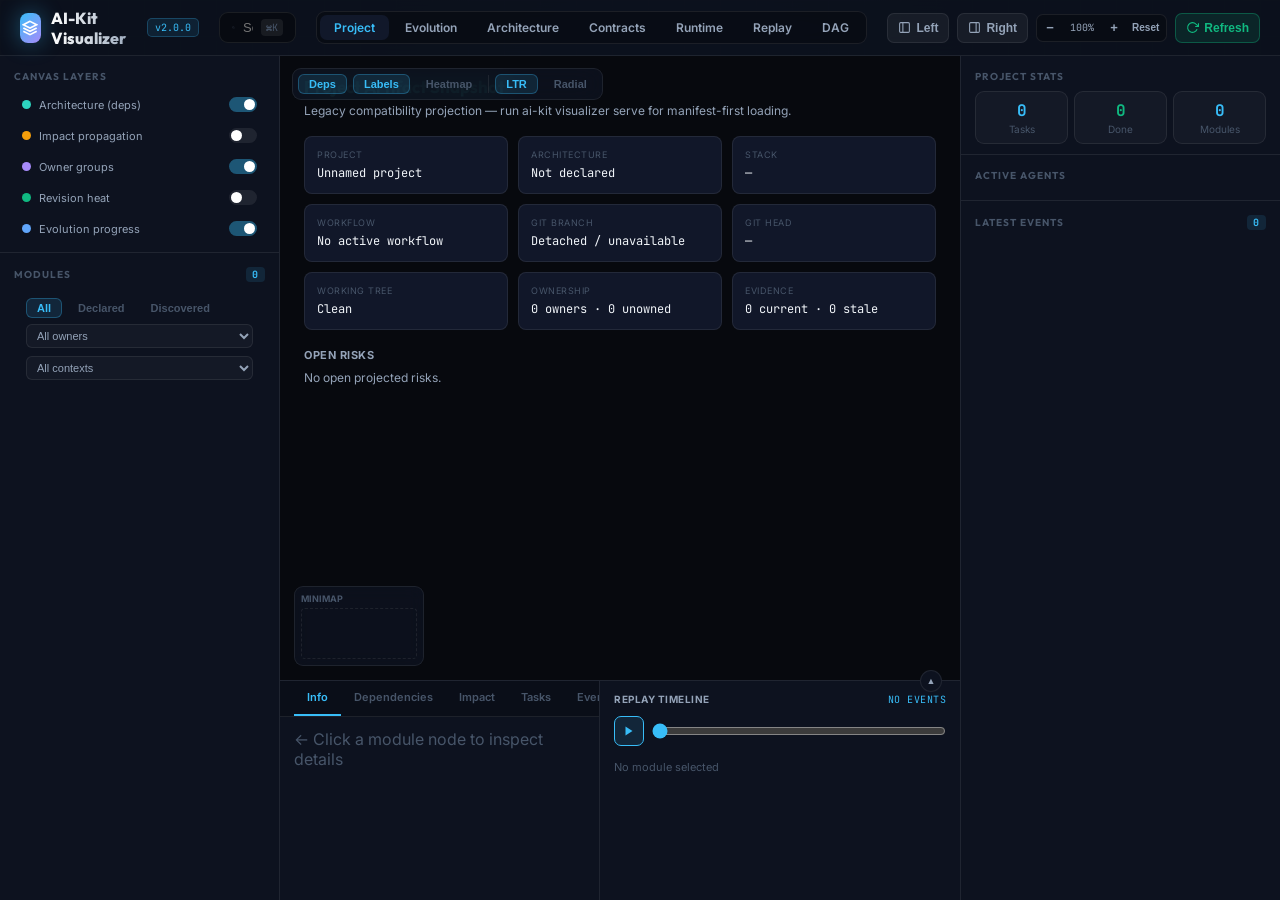
==== .visualizer/index.html @ e9dab8a9 "feat: render canonical project artifacts in visualizer" ====
<!DOCTYPE html>
<html lang="vi">
<head>
  <meta charset="UTF-8">
  <meta name="viewport" content="width=device-width, initial-scale=1.0">
  <title>AI-Kit Visualizer — Live Dashboard</title>
  <link rel="preconnect" href="https://fonts.googleapis.com">
  <link rel="preconnect" href="https://fonts.gstatic.com" crossorigin>
  <link href="https://fonts.googleapis.com/css2?family=Inter:wght@300;400;500;600;700&family=Outfit:wght@500;600;700;800&family=JetBrains+Mono:wght@400;500;600&display=swap" rel="stylesheet">
  <link rel="stylesheet" href="style.css">
</head>
<body>

  <!-- ═══════════ HEADER ═══════════ -->
  <header>
    <div class="logo">
      <div class="logo-icon">
        <svg width="16" height="16" viewBox="0 0 24 24" fill="none" stroke="#fff" stroke-width="2.5">
          <polygon points="12 2 2 7 12 12 22 7 12 2"/>
          <polyline points="2 17 12 22 22 17"/>
          <polyline points="2 12 12 17 22 12"/>
        </svg>
      </div>
      <span class="logo-name">AI-Kit Visualizer</span>
      <span class="logo-ver">v2.0.0</span>
    </div>

    <div class="search-wrap">
      <svg width="13" height="13" viewBox="0 0 24 24" fill="none" stroke="#475569" stroke-width="2">
        <circle cx="11" cy="11" r="8"/><line x1="21" y1="21" x2="16.65" y2="16.65"/>
      </svg>
      <input id="searchInput" type="text" placeholder="Search modules, tasks, actors...">
      <span class="kbd">⌘K</span>
    </div>

    <nav class="view-tabs">
      <div class="view-tab active" data-view="project">Project</div>
      <div class="view-tab" data-view="evolution">Evolution</div>
      <div class="view-tab" data-view="architecture">Architecture</div>
      <div class="view-tab" data-view="contracts">Contracts</div>
      <div class="view-tab" data-view="runtime">Runtime</div>
      <div class="view-tab" data-view="replay">Replay</div>
      <div class="view-tab" data-view="dag">DAG</div>
    </nav>

    <div class="hdr-right">
      <button class="hdr-btn" id="btnToggleLeft" title="Toggle left panel">
        <svg width="13" height="13" viewBox="0 0 24 24" fill="none" stroke="currentColor" stroke-width="2"><rect x="3" y="3" width="18" height="18" rx="2"/><line x1="9" y1="3" x2="9" y2="21"/></svg>
        Left
      </button>
      <button class="hdr-btn" id="btnToggleRight" title="Toggle right panel">
        <svg width="13" height="13" viewBox="0 0 24 24" fill="none" stroke="currentColor" stroke-width="2"><rect x="3" y="3" width="18" height="18" rx="2"/><line x1="15" y1="3" x2="15" y2="21"/></svg>
        Right
      </button>
      <div class="zoom-group">
        <button class="zoom-btn" id="btnZoomOut">−</button>
        <span class="zoom-val" id="lblZoom">100%</span>
        <button class="zoom-btn" id="btnZoomIn">+</button>
        <button class="zoom-btn" style="font-size:10px; width:auto; padding:0 6px;" id="btnZoomReset">Reset</button>
      </div>
      <button class="hdr-btn btn-refresh" id="btnRefresh">
        <svg width="13" height="13" viewBox="0 0 24 24" fill="none" stroke="currentColor" stroke-width="2"><polyline points="23 4 23 10 17 10"/><path d="M20.49 15a9 9 0 1 1-2.12-9.36L23 10"/></svg>
        Refresh
      </button>
    </div>
  </header>

  <!-- ═══════════ BODY ═══════════ -->
  <div class="app-body">

    <!-- LEFT SIDEBAR -->
    <aside class="sidebar sidebar-left" id="sidebarLeft">
      <!-- Layer Toggles -->
      <div class="sb-section">
        <div class="sb-label">Canvas Layers</div>
        <div class="layer-list">
          <div class="layer-item">
            <div class="layer-dot" style="background:var(--teal)"></div>
            <span style="font-size:11px; color:var(--text-sub);">Architecture (deps)</span>
            <div class="layer-toggle on" data-layer="arch"></div>
          </div>
          <div class="layer-item">
            <div class="layer-dot" style="background:var(--amber)"></div>
            <span style="font-size:11px; color:var(--text-sub);">Impact propagation</span>
            <div class="layer-toggle" data-layer="impact"></div>
          </div>
          <div class="layer-item">
            <div class="layer-dot" style="background:var(--purple)"></div>
            <span style="font-size:11px; color:var(--text-sub);">Owner groups</span>
            <div class="layer-toggle on" data-layer="owner"></div>
          </div>
          <div class="layer-item">
            <div class="layer-dot" style="background:var(--green)"></div>
            <span style="font-size:11px; color:var(--text-sub);">Revision heat</span>
            <div class="layer-toggle" data-layer="rev"></div>
          </div>
          <div class="layer-item">
            <div class="layer-dot" style="background:var(--blue)"></div>
            <span style="font-size:11px; color:var(--text-sub);">Evolution progress</span>
            <div class="layer-toggle on" data-layer="evolution"></div>
          </div>
        </div>
      </div>

      <!-- Module tree -->
      <div class="sb-section" style="flex:1; overflow-y:auto; border-bottom:none;">
        <div class="sb-label">
          Modules
          <span class="sb-count" id="modCount">0</span>
        </div>
        <div class="mod-filter-bar" id="modFilterBar">
          <button class="chip on" data-src-filter="all">All</button>
          <button class="chip" data-src-filter="declared">Declared</button>
          <button class="chip" data-src-filter="discovered">Discovered</button>
        </div>
        <select id="ownerFilterSel" class="mod-filter-select"><option value="all">All owners</option></select>
        <select id="contextFilterSel" class="mod-filter-select"><option value="all">All contexts</option></select>
        <div class="mod-tree" id="modTree"></div>
      </div>
    </aside>

    <!-- ── CENTER ── -->
    <section class="center">
      <!-- Toolbar chips -->
      <div class="canvas-bar" id="canvasBar">
        <button class="chip on" data-chip="deps">Deps</button>
        <button class="chip on" data-chip="labels">Labels</button>
        <button class="chip" data-chip="heatmap">Heatmap</button>
        <div class="chip-sep"></div>
        <button class="chip on" data-chip="ltr">LTR</button>
        <button class="chip" data-chip="radial">Radial</button>
      </div>

      <!-- View panels (Evolution / Runtime / Replay) -->
      <div class="view-panel active" id="viewProject">
        <div class="view-h" style="color:var(--teal);">Project Artifact Snapshot</div>
        <div class="view-sub" id="artifactStatus">Loading canonical artifact bundle…</div>
        <div class="project-grid" id="projectOverview"></div>
        <div class="artifact-section">
          <div class="artifact-section-title">Open risks</div>
          <div id="projectRisks"></div>
        </div>
      </div>

      <div class="view-panel" id="viewEvolution">
        <div class="view-h" style="color:var(--cyan);">Task Evolution Board</div>
        <div class="view-sub">Trạng thái task từ board.json thực — AI-Kit v2 workflow engine.</div>
        <div class="evo-wrap" id="evoBoard"></div>
      </div>

      <div class="view-panel" id="viewContracts">
        <div class="view-h" style="color:var(--purple);">Contract Spine</div>
        <div class="view-sub">Contract versions and observed task relations from the canonical projection.</div>
        <div id="contractSummary" class="project-grid"></div>
        <div id="contractGraph" class="contract-graph" aria-label="Contract producer consumer verifier graph"></div>
        <table class="dt" id="contractTable">
          <thead><tr><th>Contract</th><th>Kind</th><th>Owner</th><th>Status</th><th>Represents</th><th>Task relations</th></tr></thead>
          <tbody id="contractBody"></tbody>
        </table>
      </div>

      <div class="view-panel" id="viewRuntime">
        <div class="view-h" style="color:var(--purple);">Multi-Agent Runtime</div>
        <div class="view-sub">Actors & hoạt động gần nhất từ events.json — không hardcode.</div>
        <table class="dt" id="runtimeTable">
          <thead>
            <tr>
              <th>Actor</th>
              <th>Last Action</th>
              <th>Task</th>
              <th>Timestamp</th>
              <th>Status</th>
            </tr>
          </thead>
          <tbody id="runtimeBody"></tbody>
        </table>
      </div>

      <div class="view-panel" id="viewReplay">
        <div class="view-h" style="color:var(--amber);">Event Replay Log</div>
        <div class="view-sub">Tua lại toàn bộ events.json — click event để replay tới điểm đó.</div>
        <table class="dt" id="replayTable">
          <thead>
            <tr><th>#</th><th>Timestamp</th><th>Actor</th><th>Action</th><th>Task</th><th>Detail</th></tr>
          </thead>
          <tbody id="replayBody"></tbody>
        </table>
      </div>

      <!-- DAG view: task-dependency graph from dag.json, deliberately kept
           as its own standalone page (not a layer on the Architecture
           canvas below, which graphs contexts/modules, not tasks) so each
           answers one question without the other's controls in the way. -->
      <div class="view-panel" id="viewDag" style="padding:0;">
        <iframe src="dag.html" title="Task dependency DAG"
                style="width:100%; height:100%; border:0; display:block;"></iframe>
      </div>

      <!-- CANVAS (Architecture view) -->
      <div class="canvas-wrap" id="canvasWrap">
        <svg class="arch-svg" id="archSvg"></svg>
        <div class="nodes-layer" id="nodesLayer"></div>

        <!-- Minimap -->
        <div class="minimap">
          <div class="minimap-lbl">Minimap</div>
          <div class="minimap-canvas" id="minimapCanvas">
            <div class="minimap-view" id="minimapView" style="top:5%;left:10%;width:65%;height:65%;"></div>
          </div>
        </div>
      </div>

      <!-- BOTTOM INSPECTOR -->
      <div class="inspector" id="inspector">
        <button class="insp-toggle" id="btnInspToggle">▲</button>
        <div class="insp-left">
          <div class="insp-tabs" id="inspTabs">
            <div class="insp-tab active" data-itab="info">Info</div>
            <div class="insp-tab" data-itab="deps">Dependencies</div>
            <div class="insp-tab" data-itab="impact">Impact</div>
            <div class="insp-tab" data-itab="tasks">Tasks</div>
            <div class="insp-tab" data-itab="events">Events</div>
            <div class="insp-tab" data-itab="risks">Risks</div>
            <div class="insp-tab" data-itab="evidence">Evidence</div>
          </div>
          <div class="insp-body" id="inspBody">
            <div class="ib ib-full" style="color:var(--text-dim); font-size:12px; padding-top:8px;">
              ← Click a module node to inspect details
            </div>
          </div>
        </div>
        <div class="insp-right">
          <div class="insp-right-label">Replay Timeline
            <span id="tcLabel" style="float:right; font-family:var(--mono); color:var(--cyan); font-size:10px; font-weight:400;">00:00 / 05:00</span>
          </div>
          <div class="replay-row">
            <div class="play-btn" id="btnPlay">
              <svg width="12" height="12" viewBox="0 0 24 24" fill="currentColor" id="playIcon"><polygon points="5 3 19 12 5 21 5 3"/></svg>
            </div>
            <input type="range" class="timeline-slider" id="timelineSlider" min="0" max="100" value="0">
          </div>
          <!-- Selected module quick-view -->
          <div id="selCard" style="margin-top:4px;">
            <div style="font-size:11px; color:var(--text-dim);">No module selected</div>
          </div>
        </div>
      </div>
    </section>

    <!-- RIGHT SIDEBAR -->
    <aside class="sidebar sidebar-right" id="sidebarRight">
      <!-- Stats -->
      <div class="sb-section">
        <div class="sb-label">Project Stats</div>
        <div class="stats-row" id="statsRow"></div>
      </div>

      <!-- Agents -->
      <div class="sb-section">
        <div class="sb-label">Active Agents</div>
        <div class="agent-list" id="agentList"></div>
      </div>

      <!-- Event stream -->
      <div class="sb-section" style="flex:1; overflow:hidden; border-bottom:none; display:flex; flex-direction:column;">
        <div class="sb-label">
          Latest Events
          <span class="sb-count" id="evCount">0</span>
        </div>
        <div class="event-list" id="eventList"></div>
      </div>
    </aside>
  </div>

  <!-- ═══════════ SCRIPT ═══════════ -->
  <script src="app.js"></script>
</body>
</html>
---- .visualizer/style.css ----
:root {
      --bg: #07090e;
      --bg-panel: #0d121f;
      --bg-card: rgba(19,27,46,0.85);
      --border: rgba(255,255,255,0.08);
      --border-hi: rgba(56,189,248,0.4);

      --text: #f1f5f9;
      --text-sub: #94a3b8;
      --text-dim: #475569;

      --cyan: #38bdf8;
      --purple: #a78bfa;
      --green: #10b981;
      --amber: #f59e0b;
      --red: #f43f5e;
      --teal: #2dd4bf;
      --blue: #60a5fa;

      --glow-c: 0 0 22px rgba(56,189,248,.4);
      --glow-g: 0 0 22px rgba(16,185,129,.4);
      --glow-p: 0 0 22px rgba(167,139,250,.4);

      --sans: 'Inter', system-ui, sans-serif;
      --head: 'Outfit', sans-serif;
      --mono: 'JetBrains Mono', monospace;

      --left-w: 280px;
      --right-w: 320px;
      --header-h: 56px;
      --inspector-h: 220px;
    }

    *, *::before, *::after { box-sizing: border-box; margin: 0; padding: 0; }

    body {
      font-family: var(--sans);
      background: var(--bg);
      color: var(--text);
      height: 100vh;
      display: flex;
      flex-direction: column;
      overflow: hidden;
    }

    /* ── Grid background ── */
    body::before {
      content: '';
      position: fixed;
      inset: 0;
      background-image:
        linear-gradient(rgba(255,255,255,.025) 1px, transparent 1px),
        linear-gradient(90deg, rgba(255,255,255,.025) 1px, transparent 1px);
      background-size: 36px 36px;
      pointer-events: none;
      z-index: 0;
    }
    body::after {
      content: '';
      position: fixed;
      top: -200px; left: 25%;
      width: 700px; height: 700px;
      background: radial-gradient(circle, rgba(56,189,248,.06) 0%, transparent 70%);
      pointer-events: none;
      z-index: 0;
    }

    /* ── HEADER ── */
    header {
      height: var(--header-h);
      background: rgba(13,18,31,.9);
      backdrop-filter: blur(18px);
      border-bottom: 1px solid var(--border);
      display: flex;
      align-items: center;
      gap: 20px;
      padding: 0 20px;
      z-index: 20;
      position: relative;
      flex-shrink: 0;
    }

    .logo {
      display: flex;
      align-items: center;
      gap: 10px;
      text-decoration: none;
    }
    .logo-icon {
      width: 30px; height: 30px;
      background: linear-gradient(135deg, var(--cyan), var(--purple));
      border-radius: 8px;
      display: flex; align-items: center; justify-content: center;
      box-shadow: var(--glow-c);
    }
    .logo-name {
      font-family: var(--head);
      font-size: 16px; font-weight: 800;
      background: linear-gradient(to right, #fff, var(--text-sub));
      -webkit-background-clip: text; -webkit-text-fill-color: transparent;
    }
    .logo-ver {
      font-family: var(--mono);
      font-size: 10px; color: var(--cyan);
      background: rgba(56,189,248,.1);
      border: 1px solid rgba(56,189,248,.25);
      padding: 2px 7px; border-radius: 5px;
    }

    /* ── Search ── */
    .search-wrap {
      flex: 1;
      max-width: 440px;
      display: flex; align-items: center; gap: 8px;
      background: rgba(7,9,14,.7);
      border: 1px solid var(--border);
      border-radius: 9px;
      padding: 6px 12px;
      transition: border-color .2s, box-shadow .2s;
    }
    .search-wrap:focus-within {
      border-color: var(--cyan);
      box-shadow: var(--glow-c);
    }
    .search-wrap input {
      background: none; border: none; outline: none;
      color: var(--text); font-size: 13px; width: 100%;
    }
    .kbd {
      font-family: var(--mono); font-size: 10px;
      background: rgba(255,255,255,.07);
      color: var(--text-dim); padding: 2px 5px; border-radius: 4px;
    }

    /* ── View Tabs ── */
    .view-tabs {
      display: flex; gap: 2px;
      background: rgba(7,9,14,.5);
      border: 1px solid var(--border);
      border-radius: 9px; padding: 3px;
    }
    .view-tab {
      padding: 5px 14px;
      font-size: 12px; font-weight: 600;
      color: var(--text-sub);
      border-radius: 7px; cursor: pointer;
      transition: all .2s;
    }
    .view-tab:hover { color: var(--text); }
    .view-tab.active {
      background: var(--bg-card);
      color: var(--cyan);
    }

    /* ── Header right ── */
    .hdr-right { display: flex; align-items: center; gap: 8px; margin-left: auto; }
    .hdr-btn {
      background: rgba(255,255,255,.05);
      border: 1px solid var(--border);
      color: var(--text-sub);
      height: 30px; padding: 0 10px;
      border-radius: 7px; font-size: 12px; font-weight: 600;
      cursor: pointer; transition: all .15s;
      display: flex; align-items: center; gap: 5px;
    }
    .hdr-btn:hover { background: rgba(255,255,255,.1); color: var(--text); }
    .btn-refresh {
      background: rgba(16,185,129,.12);
      border-color: rgba(16,185,129,.35);
      color: var(--green);
    }
    .btn-refresh:hover { background: rgba(16,185,129,.22); box-shadow: var(--glow-g); }
    .zoom-group {
      display: flex; align-items: center;
      background: rgba(7,9,14,.5);
      border: 1px solid var(--border);
      border-radius: 7px; padding: 1px;
    }
    .zoom-btn {
      background: none; border: none;
      color: var(--text-sub); width: 24px; height: 24px;
      border-radius: 5px; cursor: pointer; font-size: 13px; font-weight: 700;
      transition: background .15s;
    }
    .zoom-btn:hover { background: rgba(255,255,255,.08); color: var(--text); }
    .zoom-val {
      font-family: var(--mono); font-size: 10px;
      color: var(--text-sub); padding: 0 8px;
    }

    /* ── BODY LAYOUT ── */
    .app-body {
      flex: 1;
      display: flex;
      overflow: hidden;
      position: relative;
      z-index: 1;
    }

    /* ── SIDEBARS ── */
    .sidebar {
      width: var(--left-w);
      background: var(--bg-panel);
      display: flex; flex-direction: column;
      gap: 0;
      overflow-y: auto;
      flex-shrink: 0;
      transition: margin .3s cubic-bezier(.4,0,.2,1), opacity .2s;
    }
    .sidebar-left { border-right: 1px solid var(--border); }
    .sidebar-right {
      width: var(--right-w);
      border-left: 1px solid var(--border);
    }
    .sidebar.collapsed { margin-left: calc(-1 * var(--left-w)); opacity: 0; pointer-events: none; }
    .sidebar-right.collapsed { margin-right: calc(-1 * var(--right-w)); opacity: 0; pointer-events: none; }

    .sb-section { padding: 14px 14px 10px; border-bottom: 1px solid var(--border); }
    .sb-label {
      font-family: var(--head);
      font-size: 10px; font-weight: 700;
      color: var(--text-dim); letter-spacing: 1px;
      text-transform: uppercase; margin-bottom: 8px;
      display: flex; justify-content: space-between; align-items: center;
    }
    .sb-count {
      background: rgba(56,189,248,.12);
      color: var(--cyan); font-size: 10px;
      padding: 1px 6px; border-radius: 4px;
      font-family: var(--mono);
    }

    /* ── Layer Toggles ── */
    .layer-list { display: flex; flex-direction: column; gap: 4px; }
    .layer-item {
      display: flex; align-items: center; gap: 8px;
      padding: 6px 8px; border-radius: 7px;
      font-size: 12px; cursor: pointer;
      transition: background .15s;
    }
    .layer-item:hover { background: rgba(255,255,255,.04); }
    .layer-dot {
      width: 9px; height: 9px; border-radius: 50%;
      flex-shrink: 0;
    }
    .layer-toggle {
      margin-left: auto;
      width: 28px; height: 15px;
      background: rgba(255,255,255,.08);
      border-radius: 8px; cursor: pointer;
      position: relative; transition: background .2s;
    }
    .layer-toggle.on { background: rgba(56,189,248,.4); }
    .layer-toggle::after {
      content: '';
      position: absolute;
      top: 2px; left: 2px;
      width: 11px; height: 11px;
      border-radius: 50%; background: #fff;
      transition: left .2s;
    }
    .layer-toggle.on::after { left: 15px; }

    /* ── Module tree ── */
    .mod-tree { display: flex; flex-direction: column; gap: 2px; }
    .mod-group-head {
      display: flex; align-items: center; gap: 6px;
      font-size: 9px; font-weight: 700; text-transform: uppercase;
      margin: 6px 4px 3px; cursor: pointer; user-select: none;
    }
    .mod-group-head:hover { opacity: .8; }
    .mod-group-chevron { font-size: 8px; color: var(--text-dim); width: 8px; flex-shrink: 0; }
    .mod-group-count {
      margin-left: auto; color: var(--text-dim); font-weight: 400;
      text-transform: none; font-family: var(--mono);
    }
    .mod-group-body { display: flex; flex-direction: column; gap: 2px; }
    .mod-item {
      display: flex; align-items: center; justify-content: space-between;
      padding: 5px 8px; border-radius: 6px;
      font-size: 11px; color: var(--text-sub); cursor: pointer;
      transition: all .15s; gap: 6px;
    }
    .mod-item:hover { background: rgba(255,255,255,.04); color: var(--text); }
    .mod-item.active { background: rgba(56,189,248,.1); color: var(--cyan); border-left: 2px solid var(--cyan); }
    .mod-owner-dot { width: 6px; height: 6px; border-radius: 50%; flex-shrink: 0; }
    .mod-name { flex: 1; overflow: hidden; text-overflow: ellipsis; white-space: nowrap; }
    .mod-path { font-family: var(--mono); font-size: 9px; color: var(--text-dim); }
    .mod-src-tag {
      margin-left: 6px; padding: 1px 5px; border-radius: 4px;
      font-size: 8px; font-weight: 700; text-transform: uppercase;
      letter-spacing: .03em; vertical-align: middle;
    }
    .mod-src-declared { background: rgba(56,189,248,.12); color: var(--cyan); }
    .mod-src-discovered { background: rgba(245,158,11,.12); color: var(--amber); }

    /* ── Stats row ── */
    .stats-row { display: grid; grid-template-columns: repeat(3,1fr); gap: 6px; }
    .stat-card {
      background: rgba(255,255,255,.03);
      border: 1px solid var(--border);
      border-radius: 9px; padding: 8px;
      text-align: center;
    }
    .stat-n {
      font-family: var(--mono); font-size: 16px; font-weight: 700;
      color: var(--cyan);
    }
    .stat-l { font-size: 10px; color: var(--text-dim); margin-top: 2px; }

    /* ── Event stream ── */
    .event-list { display: flex; flex-direction: column; gap: 6px; max-height: 260px; overflow-y: auto; }
    .ev-item {
      position: relative;
      padding: 6px 10px 6px 18px;
      font-size: 11px;
      border-left: 2px solid var(--border);
      cursor: pointer; transition: border-color .15s;
      border-radius: 0 6px 6px 0;
    }
    .ev-item:hover { border-left-color: var(--cyan); background: rgba(56,189,248,.03); }
    .ev-item::before {
      content: '';
      position: absolute; left: -5px; top: 8px;
      width: 7px; height: 7px;
      border-radius: 50%; background: var(--text-dim);
    }
    .ev-item.ev-done::before { background: var(--green); box-shadow: 0 0 6px var(--green); }
    .ev-item.ev-reject::before { background: var(--red); }
    .ev-item.ev-qa::before { background: var(--amber); }
    .ev-item.ev-latest::before { background: var(--cyan); box-shadow: 0 0 8px var(--cyan); }
    .ev-actor { font-weight: 700; }
    .ev-action { color: var(--text-sub); }
    .ev-task { color: var(--cyan); font-family: var(--mono); font-size: 10px; }
    .ev-time { font-size: 9px; color: var(--text-dim); margin-top: 1px; }

    /* ── Agent list ── */
    .agent-list { display: flex; flex-direction: column; gap: 5px; }
    .agent-row {
      display: flex; align-items: center; gap: 8px;
      background: var(--bg-card);
      border: 1px solid var(--border);
      padding: 7px 9px; border-radius: 8px;
    }
    .agent-av {
      width: 24px; height: 24px; border-radius: 5px;
      background: rgba(167,139,250,.2);
      color: var(--purple); font-size: 9px; font-weight: 800;
      display: flex; align-items: center; justify-content: center;
      flex-shrink: 0;
    }
    .agent-name { font-size: 11px; font-weight: 600; }
    .agent-task { font-size: 10px; color: var(--text-dim); overflow: hidden; text-overflow: ellipsis; white-space: nowrap; max-width: 160px; }
    .pulse {
      width: 7px; height: 7px; border-radius: 50%;
      background: var(--green); margin-left: auto; flex-shrink: 0;
      animation: pulse 2s ease-in-out infinite;
    }
    @keyframes pulse {
      0%, 100% { box-shadow: 0 0 0 0 rgba(16,185,129,.6); }
      50% { box-shadow: 0 0 0 5px rgba(16,185,129,0); }
    }

    /* ── CENTER SECTION ── */
    .center {
      flex: 1; display: flex; flex-direction: column;
      overflow: hidden; position: relative;
    }

    /* Floating canvas toolbar */
    .canvas-bar {
      position: absolute; top: 12px; left: 12px;
      z-index: 5;
      display: flex; gap: 6px; align-items: center;
      background: rgba(13,18,31,.85);
      backdrop-filter: blur(12px);
      border: 1px solid var(--border);
      border-radius: 9px; padding: 5px;
    }
    .chip {
      padding: 3px 10px; border-radius: 6px;
      font-size: 11px; font-weight: 600;
      color: var(--text-dim);
      background: none; border: none; cursor: pointer;
      transition: all .15s;
    }
    .chip:hover { color: var(--text); }
    .chip.on {
      background: rgba(56,189,248,.12);
      color: var(--cyan);
      border: 1px solid rgba(56,189,248,.3);
    }
    .chip-sep { width: 1px; height: 18px; background: var(--border); }

    /* Module filter bar (sidebar left, above the module tree) */
    .mod-filter-bar {
      display: flex; gap: 6px; align-items: center;
      padding: 8px 12px 6px;
    }
    .mod-filter-select {
      display: block;
      width: calc(100% - 24px);
      margin: 0 12px 8px;
      background: rgba(255,255,255,.03);
      border: 1px solid var(--border);
      color: var(--text-sub);
      font-size: 11px;
      border-radius: 6px;
      padding: 4px 6px;
    }

    /* Minimap */
    .minimap {
      position: absolute; bottom: 14px; left: 14px;
      z-index: 5; width: 130px; height: 80px;
      background: rgba(13,18,31,.85);
      backdrop-filter: blur(8px);
      border: 1px solid var(--border);
      border-radius: 9px; padding: 6px;
      display: flex; flex-direction: column;
    }
    .minimap-lbl { font-size: 9px; font-weight: 700; color: var(--text-dim); text-transform: uppercase; }
    .minimap-canvas {
      flex: 1; position: relative;
      border: 1px dashed rgba(255,255,255,.08);
      border-radius: 4px; margin-top: 4px;
      overflow: hidden;
    }
    .minimap-view {
      position: absolute;
      border: 1px solid var(--cyan);
      background: rgba(56,189,248,.08);
      transition: all .3s;
    }
    .minimap-node {
      position: absolute; width: 4px; height: 4px;
      border-radius: 50%; transform: translate(-50%,-50%);
    }

    /* Nav view panels */
    .view-panel {
      position: absolute; inset: 0;
      padding: 20px 24px;
      overflow-y: auto;
      background: var(--bg);
      display: none; z-index: 4;
    }
    .view-panel.active { display: block; }
    .view-h { font-family: var(--head); font-size: 17px; font-weight: 700; margin-bottom: 6px; }
    .view-sub { font-size: 12px; color: var(--text-sub); margin-bottom: 18px; }
    .project-grid {
      display: grid; grid-template-columns: repeat(auto-fit, minmax(180px, 1fr));
      gap: 10px; margin-bottom: 18px;
    }
    .project-fact {
      background: var(--bg-card); border: 1px solid var(--border); border-radius: 8px;
      padding: 12px; min-width: 0;
    }
    .project-fact-label { color: var(--text-dim); font-size: 9px; text-transform: uppercase; letter-spacing: .5px; }
    .project-fact-value { color: var(--text); font-family: var(--mono); font-size: 12px; margin-top: 5px; overflow-wrap: anywhere; }
    .artifact-section { margin-top: 12px; }
    .artifact-section-title { color: var(--text-sub); font-size: 11px; font-weight: 700; margin-bottom: 8px; text-transform: uppercase; letter-spacing: .5px; }
    .risk-row { border-left: 2px solid var(--amber); padding: 7px 9px; margin-bottom: 6px; background: rgba(245,158,11,.05); }
    .risk-kind { color: var(--amber); font-family: var(--mono); font-size: 10px; }
    .risk-detail { color: var(--text-sub); font-size: 10px; margin-top: 3px; }
    .obs-label { font-family: var(--mono); font-size: 8px; text-transform: uppercase; letter-spacing: .4px; }
    .obs-observed { color: var(--green); }
    .obs-inferred { color: var(--amber); }
    .obs-proposed { color: var(--purple); }
    .contract-graph { display: grid; gap: 10px; margin: 2px 0 18px; }
    .contract-graph-row {
      display: grid; grid-template-columns: minmax(150px, .8fr) minmax(210px, 1fr) minmax(220px, 1.4fr);
      align-items: stretch; gap: 10px; padding: 10px;
      border: 1px solid var(--border); border-radius: 10px; background: rgba(15,23,42,.35);
    }
    .contract-domain, .contract-node, .contract-relations { border-radius: 8px; padding: 10px; }
    .contract-domain { border: 1px dashed var(--teal); color: var(--teal); font-family: var(--mono); font-size: 10px; }
    .contract-node { border: 2px solid var(--purple); background: rgba(167,139,250,.07); }
    .contract-node-name { font-family: var(--mono); font-size: 11px; color: var(--text); font-weight: 700; }
    .contract-lifecycle { display: flex; flex-wrap: wrap; gap: 4px; margin-top: 8px; }
    .contract-lifecycle span { color: var(--text-dim); font-size: 8px; font-family: var(--mono); }
    .contract-lifecycle span.current { color: var(--green); font-weight: 700; }
    .contract-relation { display: grid; grid-template-columns: minmax(80px,1fr) auto minmax(100px,1.3fr); gap: 6px; align-items: center; margin-bottom: 5px; font-size: 9px; }
    .contract-relation:last-child { margin-bottom: 0; }
    .contract-relation-label { color: var(--amber); font-family: var(--mono); }
    .contract-relation-arrow { color: var(--purple); }
    @media (max-width: 900px) { .contract-graph-row { grid-template-columns: 1fr; } }

    /* ── Graph Canvas ── */
    .canvas-wrap {
      flex: 1; position: relative;
      overflow: hidden; cursor: grab;
    }
    .canvas-wrap:active { cursor: grabbing; }

    .arch-svg {
      position: absolute; inset: 0; width: 100%; height: 100%;
      pointer-events: none; z-index: 1;
      transform-origin: 0 0;
      transition: transform .1s ease-out;
    }

    .canvas-wrap.panning .nodes-layer,
    .canvas-wrap.panning .arch-svg {
      transition: none;
    }

    .edge-path {
      fill: none; stroke-width: 2;
      stroke: rgba(45,212,191,.45);
      transition: stroke .2s;
    }
    .edge-dep { stroke: rgba(167,139,250,.5); stroke-dasharray: 5 3; }
    .edge-observed { stroke: var(--teal); stroke-dasharray: none; }
    .edge-inferred { stroke: var(--amber); stroke-dasharray: 7 5; }
    .edge-proposed { stroke: var(--purple); stroke-dasharray: 2 6; opacity: .8; }
    @keyframes dash-flow {
      from { stroke-dashoffset: 200; }
      to { stroke-dashoffset: 0; }
    }
    .edge-dep { animation: dash-flow 25s linear infinite; }

    .nodes-layer {
      position: absolute; inset: 0;
      z-index: 2; transform-origin: 0 0;
      transition: transform .1s ease-out;
    }
    .nodes-layer.labels-off .node-path { display: none; }

    /* Node cards */
    .node-card {
      position: absolute; width: 185px;
      background: var(--bg-card);
      border: 1px solid var(--border);
      border-radius: 14px; padding: 12px;
      box-shadow: 0 8px 28px rgba(0,0,0,.5);
      cursor: pointer;
      transition: transform .2s, border-color .2s, box-shadow .2s, opacity .2s;
    }
    .node-card:hover {
      transform: translateY(-3px);
      border-color: var(--cyan);
      box-shadow: var(--glow-c);
    }
    .node-card.selected {
      border-color: var(--teal) !important;
      box-shadow: 0 0 24px rgba(45,212,191,.55) !important;
    }
    .node-card.node-observation-inferred { border-style: dashed; }
    .node-card.node-observation-proposed { border-style: dotted; box-shadow: var(--glow-p); }
    .node-card.impact-hi {
      border-color: var(--amber) !important;
      box-shadow: 0 0 20px rgba(245,158,11,.5) !important;
    }
    .node-card.impact-dep {
      border-color: var(--purple) !important;
      box-shadow: 0 0 16px rgba(167,139,250,.4) !important;
    }
    .node-card.dimmed { opacity: .2 !important; pointer-events: none; }
    .node-card.match { border-color: var(--green) !important; box-shadow: var(--glow-g) !important; }
    .node-replay-in { animation: nodeIn .28s ease both; }
    @keyframes nodeIn {
      from { opacity: 0; transform: translateY(8px) scale(.92); }
      to { opacity: 1; transform: translateY(0) scale(1); }
    }

    .node-top { display: flex; align-items: center; justify-content: space-between; margin-bottom: 8px; }
    .node-icon {
      width: 28px; height: 28px; border-radius: 7px;
      display: flex; align-items: center; justify-content: center;
    }
    .chip-status {
      font-size: 9px; font-weight: 800;
      padding: 2px 6px; border-radius: 4px;
      text-transform: uppercase; letter-spacing: .4px;
    }
    .s-be { background: rgba(96,165,250,.15); color: var(--blue); }
    .s-fe { background: rgba(167,139,250,.15); color: var(--purple); }
    .s-qa { background: rgba(245,158,11,.15); color: var(--amber); }

    .node-name {
      font-family: var(--head); font-size: 12px; font-weight: 700;
      margin-bottom: 3px;
    }
    .node-path {
      font-family: var(--mono); font-size: 9px;
      color: var(--text-dim); margin-bottom: 7px;
    }
    .prog-row { display: flex; justify-content: space-between; font-size: 9px; color: var(--text-dim); margin-bottom: 3px; }
    .prog-bar { height: 4px; background: rgba(255,255,255,.06); border-radius: 2px; overflow: hidden; }
    .prog-fill { height: 100%; border-radius: 2px; background: var(--green); }

    .node-deps {
      display: flex; flex-wrap: wrap; gap: 4px; margin-top: 6px;
    }
    .dep-pill {
      font-family: var(--mono); font-size: 8px;
      background: rgba(56,189,248,.08);
      color: var(--cyan); padding: 2px 5px; border-radius: 3px;
      border: 1px solid rgba(56,189,248,.15);
    }

    /* ── BOTTOM INSPECTOR ── */
    .inspector {
      height: var(--inspector-h);
      background: var(--bg-panel);
      border-top: 1px solid var(--border);
      display: flex; z-index: 5; position: relative;
      transition: height .3s cubic-bezier(.4,0,.2,1);
    }
    .inspector.mini { height: 36px; }

    .insp-toggle {
      position: absolute; top: -11px; right: 18px;
      width: 22px; height: 22px;
      background: var(--bg-panel);
      border: 1px solid var(--border);
      color: var(--text-sub);
      border-radius: 50%; cursor: pointer;
      font-size: 9px; display: flex; align-items: center; justify-content: center;
      z-index: 6; transition: border-color .15s;
    }
    .insp-toggle:hover { border-color: var(--cyan); color: var(--cyan); }

    .insp-left { flex: 1; display: flex; flex-direction: column; border-right: 1px solid var(--border); overflow: hidden; }
    .insp-tabs {
      display: flex; border-bottom: 1px solid var(--border);
      padding: 0 14px;
      background: rgba(7,9,14,.4); height: 36px; flex-shrink: 0;
    }
    .insp-tab {
      padding: 9px 13px;
      font-size: 11px; font-weight: 600;
      color: var(--text-dim); cursor: pointer;
      border-bottom: 2px solid transparent; transition: all .15s;
    }
    .insp-tab:hover { color: var(--text-sub); }
    .insp-tab.active { color: var(--cyan); border-bottom-color: var(--cyan); }

    .insp-body {
      padding: 12px 14px;
      display: grid; grid-template-columns: repeat(3,1fr);
      gap: 10px; overflow-y: auto; flex: 1;
    }
    .ib { display: flex; flex-direction: column; gap: 3px; }
    .ib-k { font-size: 9px; color: var(--text-dim); text-transform: uppercase; letter-spacing: .5px; }
    .ib-v { font-size: 11px; color: var(--text); font-weight: 500; line-height: 1.4; }
    .ib-full { grid-column: span 3; }
    .code-box {
      font-family: var(--mono); font-size: 10px;
      background: rgba(7,9,14,.7);
      border: 1px solid var(--border);
      border-radius: 7px; padding: 10px;
      color: #7dd3fc; line-height: 1.5;
      overflow-x: auto; white-space: pre;
      grid-column: span 3;
    }
    .pill-row { display: flex; flex-wrap: wrap; gap: 5px; }
    .pill {
      font-size: 10px; padding: 2px 7px; border-radius: 4px;
      font-family: var(--mono);
    }
    .pill-c { background: rgba(56,189,248,.12); color: var(--cyan); }
    .pill-p { background: rgba(167,139,250,.12); color: var(--purple); }

    .insp-right {
      width: 360px; flex-shrink: 0;
      padding: 12px 14px;
      display: flex; flex-direction: column; gap: 10px;
    }
    .insp-right-label {
      font-size: 10px; font-weight: 700; color: var(--text-sub);
      text-transform: uppercase; letter-spacing: .5px;
    }
    .replay-row { display: flex; align-items: center; gap: 8px; }
    .play-btn {
      width: 30px; height: 30px;
      background: rgba(56,189,248,.12);
      border: 1px solid var(--cyan); border-radius: 7px;
      color: var(--cyan); display: flex; align-items: center; justify-content: center;
      cursor: pointer; transition: all .2s; flex-shrink: 0;
    }
    .play-btn:hover { background: rgba(56,189,248,.25); box-shadow: var(--glow-c); }
    .timeline-slider { flex: 1; accent-color: var(--cyan); cursor: pointer; }
    .tc-label { font-family: var(--mono); font-size: 10px; color: var(--cyan); }

    /* ── Data Tables ── */
    .dt { width: 100%; border-collapse: collapse; font-size: 11px; margin-top: 6px; }
    .dt th { background: rgba(255,255,255,.04); color: var(--text-dim); font-weight: 600; text-align: left; padding: 7px 10px; border-bottom: 1px solid var(--border); }
    .dt td { padding: 7px 10px; border-bottom: 1px solid rgba(255,255,255,.03); color: var(--text); }
    .dt tr:hover td { background: rgba(255,255,255,.02); }

    /* ── Board Panel (Kanban in Evolution) ── */
    .evo-wrap { display: flex; gap: 14px; }
    .evo-col { flex: 1; min-width: 160px; }
    .evo-col-head {
      font-size: 10px; font-weight: 700;
      color: var(--text-dim); text-transform: uppercase;
      margin-bottom: 8px; padding: 0 4px;
      display: flex; justify-content: space-between;
    }
    .evo-card {
      background: var(--bg-card);
      border: 1px solid var(--border);
      border-radius: 8px; padding: 9px;
      margin-bottom: 7px; font-size: 11px;
      cursor: pointer; transition: border-color .15s;
    }
    .evo-card:hover { border-color: rgba(255,255,255,.2); }
    .evo-card .task-id { font-family: var(--mono); font-size: 9px; color: var(--cyan); margin-bottom: 3px; }
    .evo-card .task-title { color: var(--text-sub); line-height: 1.4; }
    .evo-card .task-owner { margin-top: 5px; font-size: 9px; color: var(--text-dim); }
    .tag-chip {
      display: inline-block; font-size: 9px;
      background: rgba(56,189,248,.07);
      color: var(--text-dim); padding: 1px 5px;
      border-radius: 3px; margin: 2px 2px 0 0;
    }
    .col-done .evo-card { border-left: 2px solid var(--green); }
    .col-ic .evo-card { border-left: 2px solid var(--cyan); }
    .col-qa .evo-card { border-left: 2px solid var(--amber); }
    .col-ip .evo-card { border-left: 2px solid var(--purple); }

    /* Selected module detail in sidebar */
    .sel-card {
      background: linear-gradient(145deg, rgba(30,43,70,.9), rgba(19,27,46,.9));
      border: 1px solid var(--border-hi);
      border-radius: 12px; padding: 12px;
    }
    .sel-head { display: flex; align-items: center; gap: 9px; margin-bottom: 10px; }
    .sel-icon {
      width: 32px; height: 32px;
      border-radius: 8px; border: 1px solid var(--teal);
      background: rgba(45,212,191,.12);
      display: flex; align-items: center; justify-content: center;
      color: var(--teal); flex-shrink: 0;
    }
    .sel-name { font-family: var(--head); font-size: 13px; font-weight: 700; }
    .sel-path { font-family: var(--mono); font-size: 9px; color: var(--cyan); }
    .sel-row { display: flex; justify-content: space-between; align-items: center; font-size: 10px; color: var(--text-sub); margin-bottom: 4px; }
    .badge { font-size: 9px; padding: 1px 5px; border-radius: 3px; font-weight: 700; }
    .bg-green { background: rgba(16,185,129,.15); color: var(--green); }
    .bg-amber { background: rgba(245,158,11,.15); color: var(--amber); }
    .bg-cyan { background: rgba(56,189,248,.12); color: var(--cyan); }

    /* Impact badge display */
    .impact-info {
      margin-top: 6px; padding: 8px;
      background: rgba(245,158,11,.05);
      border: 1px solid rgba(245,158,11,.15);
      border-radius: 7px; font-size: 10px; color: var(--text-sub);
    }
    .impact-num { font-family: var(--mono); color: var(--amber); font-weight: 700; font-size: 14px; }

    /* scrollbar */
    ::-webkit-scrollbar { width: 4px; height: 4px; }
    ::-webkit-scrollbar-track { background: transparent; }
    ::-webkit-scrollbar-thumb { background: rgba(255,255,255,.1); border-radius: 2px; }
    ::-webkit-scrollbar-thumb:hover { background: rgba(255,255,255,.2); }
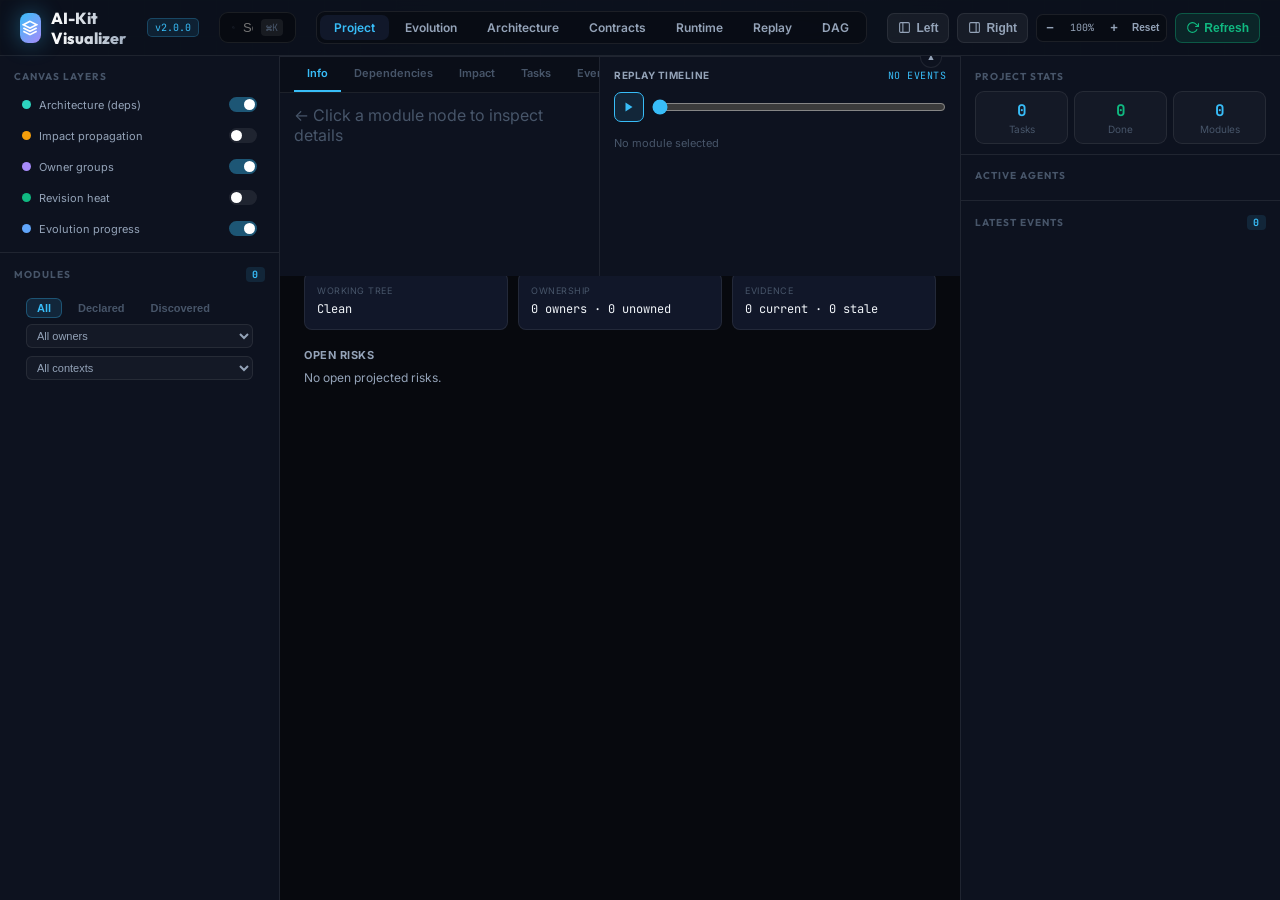
==== commit c79614ef: "feat: add architecture machine and contract tooling" ====
--- a/.visualizer/index.html
+++ b/.visualizer/index.html
@@ -123,6 +123,11 @@
     <section class="center">
       <!-- Toolbar chips -->
       <div class="canvas-bar" id="canvasBar">
+        <button class="chip" data-c4-level="1">C4 L1</button>
+        <button class="chip on" data-c4-level="2">C4 L2</button>
+        <button class="chip" data-c4-level="3">C4 L3</button>
+        <button class="chip" data-c4-level="modules">Modules</button>
+        <div class="chip-sep"></div>
         <button class="chip on" data-chip="deps">Deps</button>
         <button class="chip on" data-chip="labels">Labels</button>
         <button class="chip" data-chip="heatmap">Heatmap</button>
@@ -187,13 +192,8 @@
         </table>
       </div>
 
-      <!-- DAG view: task-dependency graph from dag.json, deliberately kept
-           as its own standalone page (not a layer on the Architecture
-           canvas below, which graphs contexts/modules, not tasks) so each
-           answers one question without the other's controls in the way. -->
       <div class="view-panel" id="viewDag" style="padding:0;">
-        <iframe src="dag.html" title="Task dependency DAG"
-                style="width:100%; height:100%; border:0; display:block;"></iframe>
+        <div id="dagMount" class="dag-mount" aria-label="Task dependency DAG"></div>
       </div>
 
       <!-- CANVAS (Architecture view) -->
@@ -273,6 +273,7 @@
   </div>
 
   <!-- ═══════════ SCRIPT ═══════════ -->
+  <script src="dag-view.js"></script>
   <script src="app.js"></script>
 </body>
 </html>
--- a/.visualizer/style.css
+++ b/.visualizer/style.css
@@ -446,6 +446,8 @@
       display: none; z-index: 4;
     }
     .view-panel.active { display: block; }
+    .canvas-hidden { display: none !important; }
+    .dag-mount { width:100%; height:100%; }
     .view-h { font-family: var(--head); font-size: 17px; font-weight: 700; margin-bottom: 6px; }
     .view-sub { font-size: 12px; color: var(--text-sub); margin-bottom: 18px; }
     .project-grid {
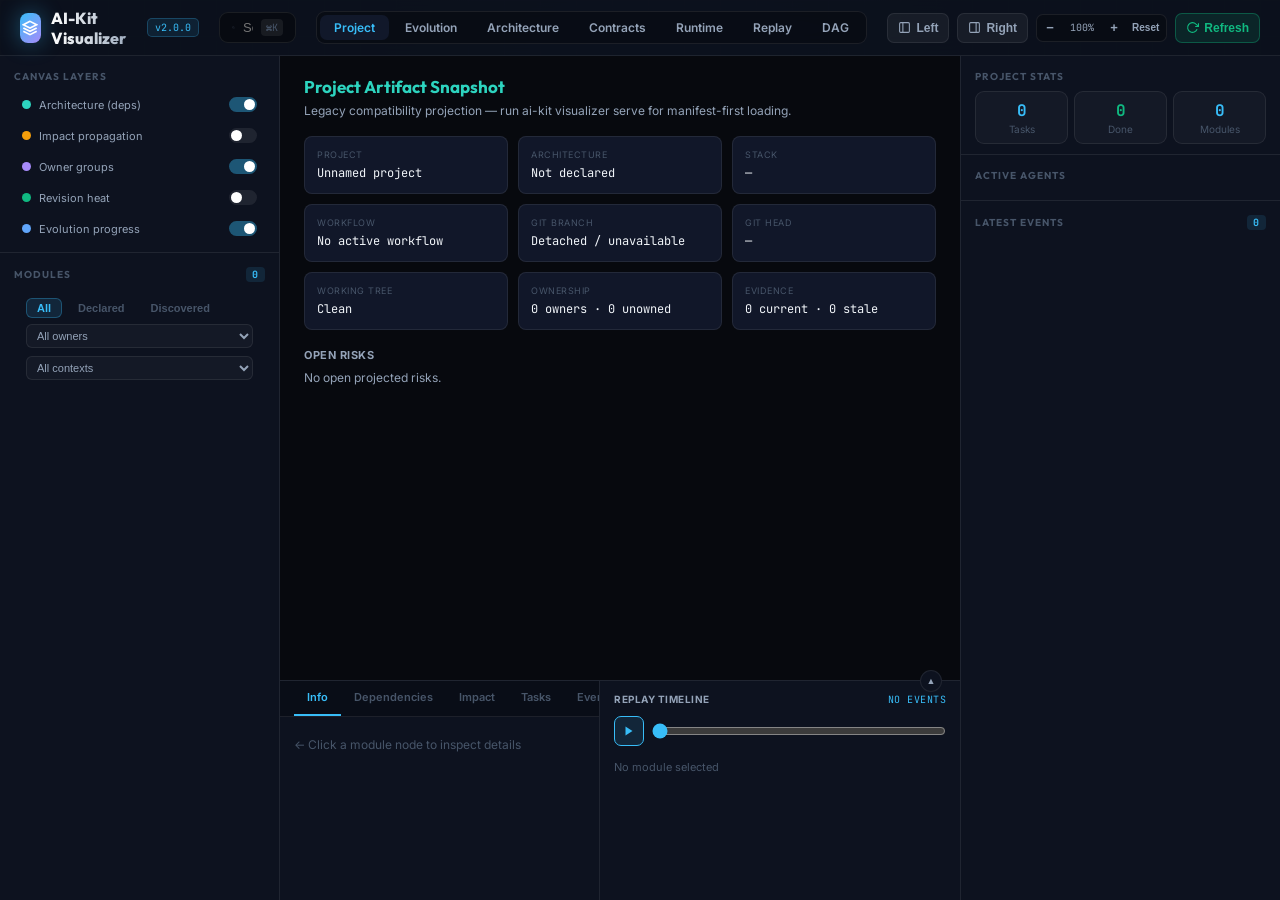
==== commit e98a0eb4: "feat: harden automation and unify visualizer" ====
--- a/.visualizer/index.html
+++ b/.visualizer/index.html
@@ -128,6 +128,8 @@
         <button class="chip" data-c4-level="3">C4 L3</button>
         <button class="chip" data-c4-level="modules">Modules</button>
         <div class="chip-sep"></div>
+        <span class="graph-status" id="architectureStatus" role="status">Loading architecture…</span>
+        <div class="chip-sep"></div>
         <button class="chip on" data-chip="deps">Deps</button>
         <button class="chip on" data-chip="labels">Labels</button>
         <button class="chip" data-chip="heatmap">Heatmap</button>
@@ -155,9 +157,15 @@
 
       <div class="view-panel" id="viewContracts">
         <div class="view-h" style="color:var(--purple);">Contract Spine</div>
-        <div class="view-sub">Contract versions and observed task relations from the canonical projection.</div>
+        <div class="view-sub">Canonical contract lifecycle and impact down to operation, schema, field, event payload, and generated output.</div>
         <div id="contractSummary" class="project-grid"></div>
-        <div id="contractGraph" class="contract-graph" aria-label="Contract producer consumer verifier graph"></div>
+        <div class="contract-impact-toolbar" id="contractImpactToolbar">
+          <label>Contract<select id="contractFilter"><option value="all">All contracts</option></select></label>
+          <label>Entity<select id="contractEntityFilter"><option value="all">All entities</option></select></label>
+          <label>Relation<select id="contractRelationFilter"><option value="all">All relations</option></select></label>
+        </div>
+        <div id="contractGraph" class="contract-graph" aria-label="Contract operation schema field and generated output impact graph"></div>
+        <div id="contractImpactInspector" class="contract-impact-inspector"><div class="view-sub">Select an impact node to inspect canonical attributes and relations.</div></div>
         <table class="dt" id="contractTable">
           <thead><tr><th>Contract</th><th>Kind</th><th>Owner</th><th>Status</th><th>Represents</th><th>Task relations</th></tr></thead>
           <tbody id="contractBody"></tbody>
--- a/.visualizer/style.css
+++ b/.visualizer/style.css
@@ -390,6 +390,16 @@
       color: var(--cyan);
       border: 1px solid rgba(56,189,248,.3);
     }
+    .graph-status {
+      min-width: 0;
+      max-width: 260px;
+      color: var(--text-dim);
+      font: 10px var(--mono);
+      overflow: hidden;
+      text-overflow: ellipsis;
+      white-space: nowrap;
+    }
+    .graph-status.truncated { color: var(--amber); }
     .chip-sep { width: 1px; height: 18px; background: var(--border); }
 
     /* Module filter bar (sidebar left, above the module tree) */
@@ -447,6 +457,10 @@
     }
     .view-panel.active { display: block; }
     .canvas-hidden { display: none !important; }
+    /* Panel tabs use the shared inspector without letting it cover controls.
+       Architecture keeps its existing flex canvas layout. */
+    .center.panel-active .inspector { position: absolute; left: 0; right: 0; bottom: 0; }
+    .center.panel-active .view-panel { bottom: var(--inspector-h); }
     .dag-mount { width:100%; height:100%; }
     .view-h { font-family: var(--head); font-size: 17px; font-weight: 700; margin-bottom: 6px; }
     .view-sub { font-size: 12px; color: var(--text-sub); margin-bottom: 18px; }
@@ -469,7 +483,7 @@
     .obs-observed { color: var(--green); }
     .obs-inferred { color: var(--amber); }
     .obs-proposed { color: var(--purple); }
-    .contract-graph { display: grid; gap: 10px; margin: 2px 0 18px; }
+    .contract-graph { display: grid; gap: 10px; margin: 2px 0 12px; }
     .contract-graph-row {
       display: grid; grid-template-columns: minmax(150px, .8fr) minmax(210px, 1fr) minmax(220px, 1.4fr);
       align-items: stretch; gap: 10px; padding: 10px;
@@ -486,6 +500,50 @@
     .contract-relation:last-child { margin-bottom: 0; }
     .contract-relation-label { color: var(--amber); font-family: var(--mono); }
     .contract-relation-arrow { color: var(--purple); }
+    .contract-impact-toolbar {
+      display: flex; flex-wrap: wrap; gap: 10px; align-items: end;
+      margin: 4px 0 12px; padding: 10px;
+      border: 1px solid var(--border); border-radius: 9px; background: rgba(15,23,42,.4);
+    }
+    .contract-impact-toolbar label { color: var(--text-dim); font-size: 9px; text-transform: uppercase; letter-spacing: .4px; }
+    .contract-impact-toolbar select {
+      display: block; min-width: 160px; margin-top: 4px; padding: 6px 8px;
+      border: 1px solid var(--border-hi); border-radius: 6px;
+      background: var(--bg-card); color: var(--text); font: 10px var(--mono);
+    }
+    .contract-impact-stage-wrap {
+      overflow: auto; min-height: 260px; max-height: 560px;
+      border: 1px solid var(--border); border-radius: 10px;
+      background: radial-gradient(circle at 30% 20%, rgba(56,189,248,.04), transparent 45%), rgba(8,14,26,.72);
+    }
+    .contract-impact-stage { position: relative; min-width: 100%; }
+    .contract-impact-svg { position: absolute; inset: 0; width: 100%; height: 100%; pointer-events: none; }
+    .contract-impact-edge { fill: none; stroke: rgba(148,163,184,.38); stroke-width: 1.25; }
+    .contract-impact-edge-label { fill: var(--text-dim); font: 8px var(--mono); paint-order: stroke; stroke: var(--bg); stroke-width: 3px; }
+    .contract-impact-node {
+      position: absolute; width: 176px; min-height: 58px; padding: 8px 9px;
+      border: 1px solid var(--border-hi); border-left: 3px solid var(--text-dim); border-radius: 8px;
+      background: rgba(19,27,46,.96); color: var(--text); text-align: left; cursor: pointer;
+      transition: opacity .15s, border-color .15s, box-shadow .15s;
+    }
+    .contract-impact-node:hover, .contract-impact-node.selected { border-color: var(--cyan); box-shadow: 0 0 0 1px rgba(56,189,248,.18); }
+    .contract-impact-node.dimmed, .contract-impact-node.search-dimmed { opacity: .23; }
+    .contract-impact-node[data-type="contract"] { border-left-color: var(--purple); }
+    .contract-impact-node[data-type="operation"], .contract-impact-node[data-type="event"] { border-left-color: var(--cyan); }
+    .contract-impact-node[data-type="schema"], .contract-impact-node[data-type="message"] { border-left-color: var(--teal); }
+    .contract-impact-node[data-type="field"] { border-left-color: var(--amber); }
+    .contract-impact-node[data-type="generated-output"] { border-left-color: var(--green); }
+    .contract-impact-node[data-type="task"], .contract-impact-node[data-type="domain"] { border-left-color: var(--purple); }
+    .contract-impact-node-type { color: var(--text-dim); font: 8px var(--mono); text-transform: uppercase; letter-spacing: .5px; }
+    .contract-impact-node-label { margin-top: 4px; color: var(--text); font: 10px var(--mono); overflow-wrap: anywhere; }
+    .contract-impact-node-meta { margin-top: 4px; color: var(--text-dim); font-size: 8px; overflow-wrap: anywhere; }
+    .contract-impact-inspector {
+      margin: 0 0 18px; padding: 12px; border: 1px solid var(--border); border-radius: 9px;
+      background: rgba(15,23,42,.42);
+    }
+    .contract-impact-inspector-grid { display: grid; grid-template-columns: repeat(auto-fit,minmax(170px,1fr)); gap: 7px; }
+    .contract-impact-inspector-rel { margin-top: 10px; font: 9px var(--mono); color: var(--text-sub); }
+    .contract-impact-inspector-rel div { margin-top: 4px; overflow-wrap: anywhere; }
     @media (max-width: 900px) { .contract-graph-row { grid-template-columns: 1fr; } }
 
     /* ── Graph Canvas ── */
@@ -722,6 +780,9 @@
     .col-ic .evo-card { border-left: 2px solid var(--cyan); }
     .col-qa .evo-card { border-left: 2px solid var(--amber); }
     .col-ip .evo-card { border-left: 2px solid var(--purple); }
+    .col-ra .evo-card { border-left: 2px solid var(--blue); }
+    .col-blocked .evo-card { border-left: 2px solid var(--red); }
+    .col-closed .evo-card { border-left: 2px solid var(--text-dim); opacity: .7; }
 
     /* Selected module detail in sidebar */
     .sel-card {
